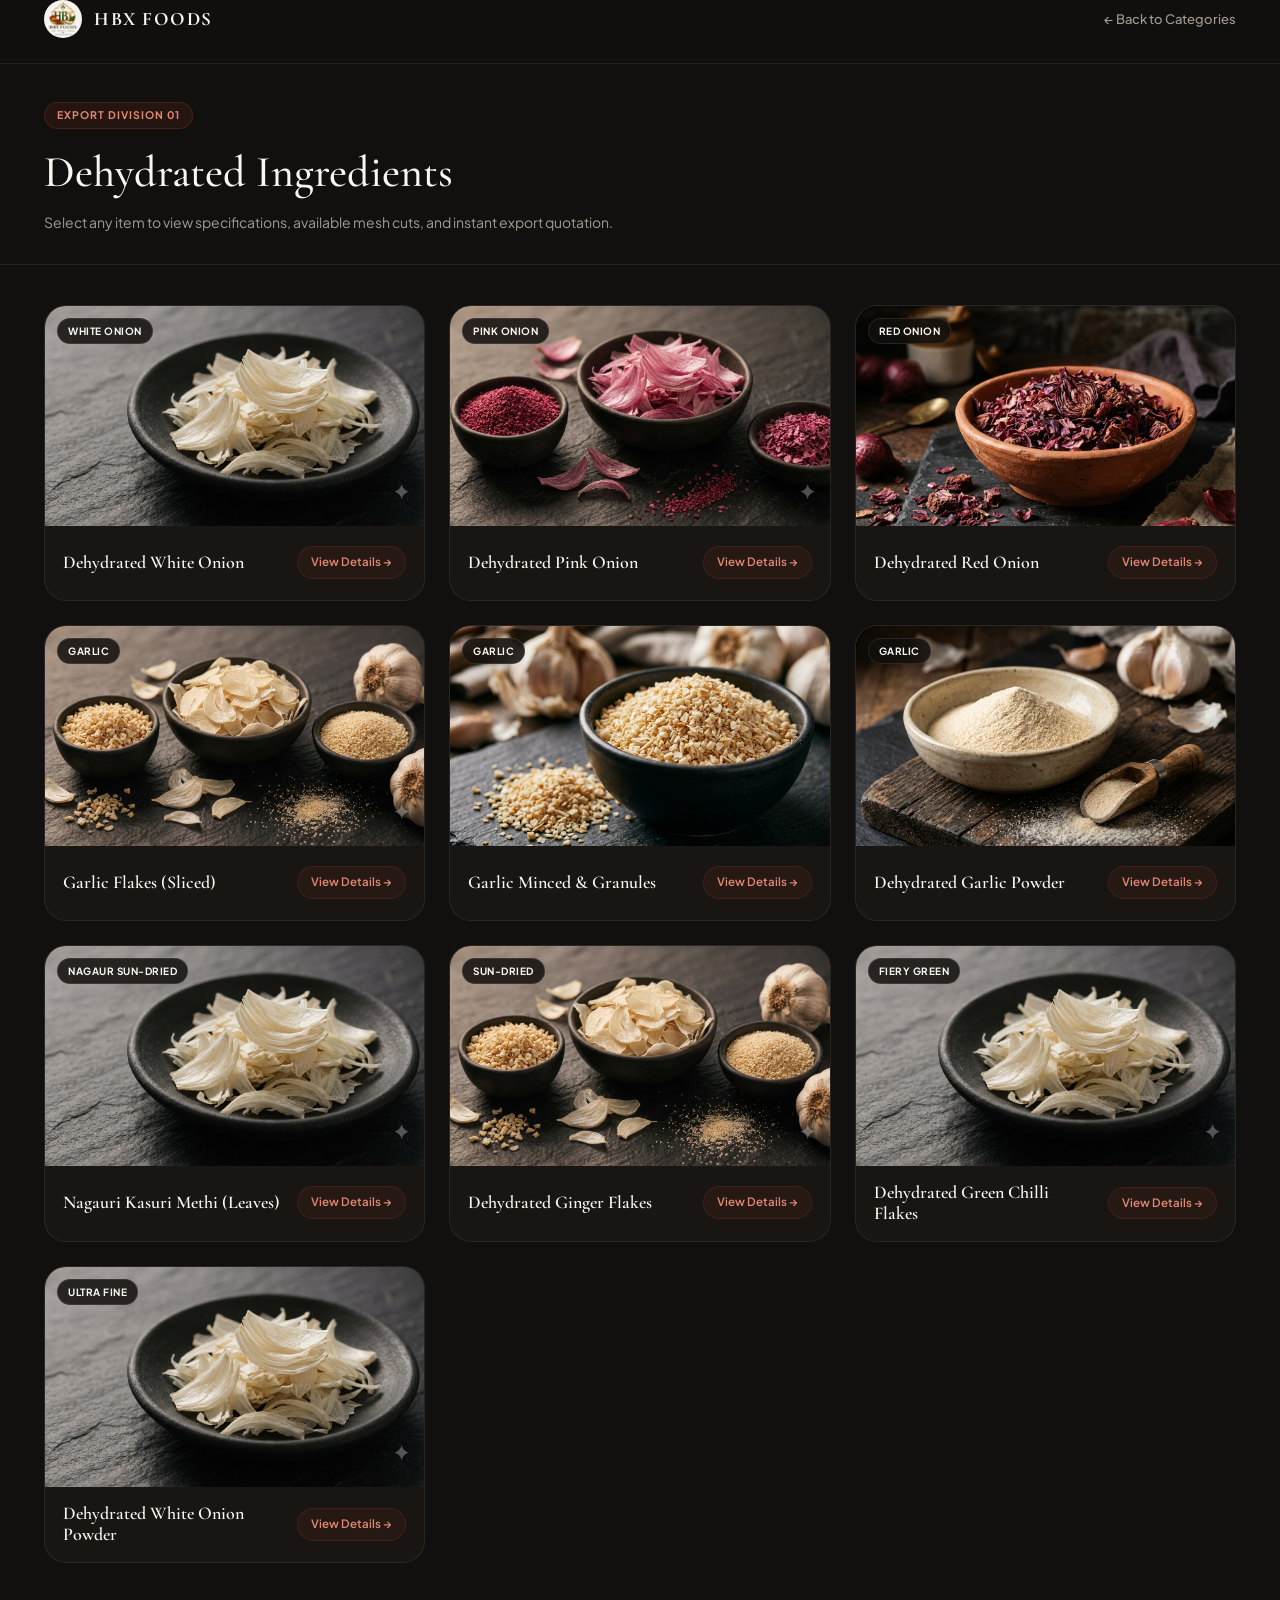
==== dehydrated.html @ 982f4936 "feat(catalog): add dedicated category pages and integrate full catalog product varieties" ====
<!DOCTYPE html>
<html lang="en">
<head>
  <meta charset="UTF-8" />
  <meta name="viewport" content="width=device-width, initial-scale=1.0" />
  <title>Dehydrated Ingredients | HBX Foods Export</title>
  
  <link rel="preconnect" href="https://fonts.googleapis.com">
  <link rel="preconnect" href="https://fonts.gstatic.com" crossorigin>
  <link href="https://fonts.googleapis.com/css2?family=Cormorant+Garamond:ital,wght@0,400;0,600;0,700;1,400&family=Plus+Jakarta+Sans:wght@300;400;500;600;700&display=swap" rel="stylesheet">

  <style>
    :root {
      --bg-dark: #12100E;
      --bg-card: #181512;
      --accent-terracotta: #8E3B29;
      --accent-terracotta-hover: #752E1E;
      --text-main: #FAF6F0;
      --text-muted: #A39B92;
      --border-subtle: rgba(244, 236, 228, 0.08);
      --border-accent: rgba(142, 59, 41, 0.35);
      --font-serif: 'Cormorant Garamond', Georgia, serif;
      --font-sans: 'Plus Jakarta Sans', sans-serif;
    }

    * { box-sizing: border-box; margin: 0; padding: 0; }
    body { background: var(--bg-dark); color: var(--text-main); font-family: var(--font-sans); line-height: 1.6; }
    .container { max-width: 1240px; margin: 0 auto; padding: 0 24px; }
    a { text-decoration: none; color: inherit; }

    /* Header */
    header {
      height: 64px;
      background: rgba(18, 16, 14, 0.95);
      backdrop-filter: blur(16px);
      border-bottom: 1px solid var(--border-subtle);
      position: fixed;
      top: 0; left: 0; width: 100%; z-index: 99;
    }
    .nav-inner { display: flex; align-items: center; justify-content: space-between; height: 100%; }
    .logo-brand { display: flex; align-items: center; gap: 12px; }
    .logo-img-wrap { width: 38px; height: 38px; border-radius: 50%; overflow: hidden; background: #FFF; display: flex; align-items: center; justify-content: center; }
    .logo-img-wrap img { width: 100%; height: 100%; object-fit: cover; }
    .logo-text h1 { font-family: var(--font-serif); font-size: 19px; letter-spacing: 1.5px; text-transform: uppercase; }
    .back-btn { font-size: 13px; color: var(--text-muted); font-weight: 500; }
    .back-btn:hover { color: #FAF6F0; }

    /* Page Hero */
    .page-hero { padding: 100px 0 30px; border-bottom: 1px solid var(--border-subtle); }
    .badge { display: inline-block; padding: 4px 12px; border-radius: 999px; font-size: 10.5px; text-transform: uppercase; font-weight: 700; letter-spacing: 1px; background: rgba(142, 59, 41, 0.15); color: #E28873; border: 1px solid rgba(142, 59, 41, 0.3); margin-bottom: 8px; }
    .page-hero h2 { font-family: var(--font-serif); font-size: clamp(30px, 3.5vw, 44px); font-weight: 500; }
    .page-hero p { color: var(--text-muted); font-size: 14px; max-width: 580px; margin-top: 4px; }

    /* ---------------- CLEAN VISUAL GRID (Photo + Name + Button Only) ---------------- */
    .products-grid {
      display: grid;
      grid-template-columns: repeat(3, 1fr);
      gap: 24px;
      padding: 40px 0 80px;
    }

    .clean-p-card {
      background: var(--bg-card);
      border: 1px solid var(--border-subtle);
      border-radius: 22px;
      overflow: hidden;
      cursor: pointer;
      display: flex;
      flex-direction: column;
      transition: all 0.35s ease;
    }

    .clean-p-card:hover {
      border-color: var(--border-accent);
      transform: translateY(-4px);
      box-shadow: 0 16px 36px rgba(0,0,0,0.5);
    }

    .c-img-wrap {
      height: 220px;
      width: 100%;
      background: #0E0C0B;
      overflow: hidden;
      position: relative;
    }

    .c-img-wrap img {
      width: 100%;
      height: 100%;
      object-fit: cover;
      transition: transform 0.5s ease;
    }

    .clean-p-card:hover .c-img-wrap img {
      transform: scale(1.06);
    }

    .c-tag {
      position: absolute;
      top: 12px;
      left: 12px;
      background: rgba(18, 16, 14, 0.85);
      backdrop-filter: blur(8px);
      padding: 4px 10px;
      border-radius: 999px;
      font-size: 10px;
      font-weight: 700;
      text-transform: uppercase;
      letter-spacing: 0.5px;
      border: 1px solid rgba(244, 236, 228, 0.1);
      color: #FAF6F0;
    }

    .c-body {
      padding: 16px 18px;
      display: flex;
      justify-content: space-between;
      align-items: center;
      gap: 12px;
      min-height: 74px; /* Perfectly symmetrical height across all cards */
    }

    .c-body h3 {
      font-family: var(--font-serif);
      font-size: 18px;
      font-weight: 600;
      line-height: 1.2;
    }

    .c-btn {
      font-size: 11.5px;
      font-weight: 600;
      color: #E28873;
      background: rgba(142, 59, 41, 0.12);
      border: 1px solid rgba(142, 59, 41, 0.25);
      padding: 6px 13px;
      border-radius: 999px;
      white-space: nowrap; /* Arrow hamesha ek hi line me rahega */
      flex-shrink: 0;      /* Button kabhi squish nahi hoga */
      display: inline-flex;
      align-items: center;
      gap: 5px;
      transition: all 0.25s ease;
    }

    .clean-p-card:hover .c-btn {
      background: var(--accent-terracotta);
      color: #FAF6F0;
    }

    /* ---------------- COMPACT & SCROLLABLE MODAL ---------------- */
    .modal-overlay {
      position: fixed;
      top: 0; left: 0; width: 100%; height: 100%;
      background: rgba(0, 0, 0, 0.82);
      backdrop-filter: blur(14px);
      z-index: 9999;
      display: flex;
      align-items: center;
      justify-content: center;
      opacity: 0;
      pointer-events: none;
      transition: opacity 0.3s ease;
      padding: 20px;
      overflow-y: auto; /* Screen choti ho toh scroll enable */
    }

    .modal-overlay.active {
      opacity: 1;
      pointer-events: auto;
    }

    .modal-box {
      background: #181512;
      border: 1px solid rgba(244, 236, 228, 0.14);
      border-radius: 22px;
      width: 100%;
      max-width: 480px; /* 650px se ghata kar compact 480px kiya */
      max-height: 90vh; /* Screen se bahar kabhi nahi jayega */
      overflow-y: auto; /* Andar smooth scrolling ENABLED */
      box-shadow: 0 25px 60px rgba(0, 0, 0, 0.9);
      transform: translateY(20px) scale(0.97);
      transition: all 0.3s cubic-bezier(0.16, 1, 0.3, 1);
      position: relative;
    }

    /* Sleek Custom Scrollbar */
    .modal-box::-webkit-scrollbar {
      width: 5px;
    }
    .modal-box::-webkit-scrollbar-thumb {
      background: rgba(244, 236, 228, 0.2);
      border-radius: 999px;
    }

    .modal-overlay.active .modal-box {
      transform: translateY(0) scale(1);
    }

    .modal-close {
      position: absolute;
      top: 12px;
      right: 12px;
      width: 32px;
      height: 32px;
      border-radius: 50%;
      background: rgba(18, 16, 14, 0.85);
      border: 1px solid rgba(244, 236, 228, 0.18);
      color: var(--text-main);
      display: flex;
      align-items: center;
      justify-content: center;
      cursor: pointer;
      z-index: 10;
      font-size: 16px;
      transition: background 0.2s;
    }

    .modal-close:hover {
      background: var(--accent-terracotta);
    }

    /* Compact Photo Height (250px se ghata kar 140px kiya) */
    .modal-img {
      height: 140px;
      width: 100%;
      background: #0E0C0B;
      position: relative;
    }

    .modal-img img {
      width: 100%;
      height: 100%;
      object-fit: cover;
    }

    /* Tight, Luxury Padding */
    .modal-content {
      padding: 18px 22px 22px;
      display: flex;
      flex-direction: column;
      gap: 10px;
    }

    .modal-content h3 {
      font-family: var(--font-serif);
      font-size: 22px;
      font-weight: 600;
      line-height: 1.15;
    }

    .modal-content p {
      font-size: 13px;
      color: var(--text-muted);
      line-height: 1.45;
    }

    .modal-specs-list {
      display: flex;
      flex-direction: column;
      gap: 8px;
      background: rgba(255, 255, 255, 0.025);
      border: 1px solid var(--border-subtle);
      border-radius: 12px;
      padding: 12px 14px;
      margin: 4px 0;
    }

    .m-spec-row {
      display: flex;
      justify-content: space-between;
      font-size: 12px;
      border-bottom: 1px solid rgba(244, 236, 228, 0.04);
      padding-bottom: 5px;
    }

    .m-spec-row:last-child {
      border-bottom: none;
      padding-bottom: 0;
    }

    .m-spec-row span { color: var(--text-muted); }
    .m-spec-row strong { color: #FAF6F0; }

    .modal-actions {
      margin-top: 4px;
    }

    .whatsapp-btn {
      display: flex;
      align-items: center;
      justify-content: center;
      gap: 8px;
      width: 100%;
      padding: 12px;
      border-radius: 999px;
      background: var(--accent-terracotta);
      color: #FAF6F0;
      font-size: 13px;
      font-weight: 600;
      transition: background 0.3s;
    }

    .whatsapp-btn:hover {
      background: var(--accent-terracotta-hover);
    }

    /* ---------------- MOBILE RESPONSIVENESS (Apple Bottom-Sheet) ---------------- */
    @media (max-width: 992px) {
      .products-grid { grid-template-columns: repeat(2, 1fr); }
    }

    @media (max-width: 600px) {
      .products-grid { grid-template-columns: 1fr; gap: 16px; }
      .modal-overlay {
        padding: 0;
        align-items: flex-end; /* Mobile par screen ke bottom se slide hoga */
      }
      .modal-box {
        border-radius: 28px 28px 0 0;
        max-height: 85vh;
        overflow-y: auto;
        transform: translateY(100%);
      }
      .modal-overlay.active .modal-box {
        transform: translateY(0);
      }
      .modal-img { height: 200px; }
      .modal-content { padding: 20px; }
    }
  </style>
</head>
<body>

  <header>
    <div class="container">
      <div class="nav-inner">
        <a href="index.html#categories" class="logo-brand">
          <div class="logo-img-wrap"><img src="Logo - HBX Food.jpeg" alt="HBX Foods" /></div>
          <div class="logo-text"><h1>HBX Foods</h1></div>
        </a>
        <a href="index.html#categories" class="back-btn">← Back to Categories</a>
      </div>
    </div>
  </header>

  <section class="page-hero">
    <div class="container">
      <span class="badge">Export Division 01</span>
      <h2>Dehydrated Ingredients</h2>
      <p>Select any item to view specifications, available mesh cuts, and instant export quotation.</p>
    </div>
  </section>

  <!-- ================= ULTRA-CLEAN VISUAL GRID ================= -->
  <div class="container">
    <div class="products-grid">

      <!-- 1. White Onion -->
      <div class="clean-p-card" onclick="openModal('white-onion')">
        <div class="c-img-wrap">
          <img src="Gemini_Generated_Image_1a9yqu1a9yqu1a9y.png" alt="Dehydrated White Onion" />
          <span class="c-tag">White Onion</span>
        </div>
        <div class="c-body">
          <h3>Dehydrated White Onion</h3>
          <span class="c-btn">View Details →</span>
        </div>
      </div>

      <!-- 2. Pink Onion -->
      <div class="clean-p-card" onclick="openModal('pink-onion')">
        <div class="c-img-wrap">
          <img src="Gemini_Generated_Image_r95klkr95klkr95k.png" alt="Dehydrated Pink Onion" />
          <span class="c-tag">Pink Onion</span>
        </div>
        <div class="c-body">
          <h3>Dehydrated Pink Onion</h3>
          <span class="c-btn">View Details →</span>
        </div>
      </div>

      <!-- 3. Red Onion -->
      <div class="clean-p-card" onclick="openModal('red-onion')">
        <div class="c-img-wrap">
          <img src="dehydrated-red-onion.jpg" alt="Dehydrated Red Onion" />
          <span class="c-tag">Red Onion</span>
        </div>
        <div class="c-body">
          <h3>Dehydrated Red Onion</h3>
          <span class="c-btn">View Details →</span>
        </div>
      </div>

      <!-- 4. Garlic Flakes -->
      <div class="clean-p-card" onclick="openModal('garlic-flakes')">
        <div class="c-img-wrap">
          <img src="Gemini_Generated_Image_dwf1sgdwf1sgdwf1.png" alt="Dehydrated Garlic Flakes" />
          <span class="c-tag">Garlic</span>
        </div>
        <div class="c-body">
          <h3>Garlic Flakes (Sliced)</h3>
          <span class="c-btn">View Details →</span>
        </div>
      </div>

      <!-- 5. Garlic Minced & Granules -->
      <div class="clean-p-card" onclick="openModal('garlic-minced')">
        <div class="c-img-wrap">
          <img src="dehydrated-garlic-minced.jpg" alt="Garlic Minced & Granules" />
          <span class="c-tag">Garlic</span>
        </div>
        <div class="c-body">
          <h3>Garlic Minced & Granules</h3>
          <span class="c-btn">View Details →</span>
        </div>
      </div>

      <!-- 6. Garlic Powder -->
      <div class="clean-p-card" onclick="openModal('garlic-powder')">
        <div class="c-img-wrap">
          <img src="dehydrated-garlic-powder.jpg" alt="Dehydrated Garlic Powder" />
          <span class="c-tag">Garlic</span>
        </div>
        <div class="c-body">
          <h3>Dehydrated Garlic Powder</h3>
          <span class="c-btn">View Details →</span>
        </div>
      </div>

      <!-- 7. Kasuri Methi Leaves -->
      <div class="clean-p-card" onclick="openModal('kasuri-methi-leaves')">
        <div class="c-img-wrap">
          <img src="Gemini_Generated_Image_1a9yqu1a9yqu1a9y.png" alt="Nagauri Kasuri Methi Leaves" />
          <span class="c-tag">Nagaur Sun-Dried</span>
        </div>
        <div class="c-body">
          <h3>Nagauri Kasuri Methi (Leaves)</h3>
          <span class="c-btn">View Details →</span>
        </div>
      </div>

      <!-- 8. Dehydrated Ginger Flakes -->
      <div class="clean-p-card" onclick="openModal('ginger-flakes')">
        <div class="c-img-wrap">
          <img src="Gemini_Generated_Image_dwf1sgdwf1sgdwf1.png" alt="Dehydrated Ginger Flakes" />
          <span class="c-tag">Sun-Dried</span>
        </div>
        <div class="c-body">
          <h3>Dehydrated Ginger Flakes</h3>
          <span class="c-btn">View Details →</span>
        </div>
      </div>

      <!-- 9. Dehydrated Green Chilli Flakes -->
      <div class="clean-p-card" onclick="openModal('green-chilli-flakes')">
        <div class="c-img-wrap">
          <img src="Gemini_Generated_Image_1a9yqu1a9yqu1a9y.png" alt="Dehydrated Green Chilli Flakes" />
          <span class="c-tag">Fiery Green</span>
        </div>
        <div class="c-body">
          <h3>Dehydrated Green Chilli Flakes</h3>
          <span class="c-btn">View Details →</span>
        </div>
      </div>

      <!-- 10. Pure White Onion Powder -->
      <div class="clean-p-card" onclick="openModal('white-onion-powder')">
        <div class="c-img-wrap">
          <img src="Gemini_Generated_Image_1a9yqu1a9yqu1a9y.png" alt="Dehydrated White Onion Powder" />
          <span class="c-tag">Ultra Fine</span>
        </div>
        <div class="c-body">
          <h3>Dehydrated White Onion Powder</h3>
          <span class="c-btn">View Details →</span>
        </div>
      </div>

    </div>
  </div>

  <!-- ================= FLOATING DETAIL MODAL / SHEET ================= -->
  <div class="modal-overlay" id="modalOverlay" onclick="closeModal(event)">
    <div class="modal-box" onclick="event.stopPropagation()">
      <div class="modal-close" onclick="closeModalDirect()">✕</div>
      <div class="modal-img">
        <img id="modalImg" src="" alt="Product Detail" />
      </div>
      <div class="modal-content">
        <h3 id="modalTitle">Product Name</h3>
        <p id="modalDesc">Product description will appear here.</p>
        
        <div class="modal-specs-list">
          <div class="m-spec-row"><span>Available Cuts</span><strong id="modalCuts">Flakes, Minced, Powder</strong></div>
          <div class="m-spec-row"><span>Moisture Content</span><strong>Under 6.0% Max</strong></div>
          <div class="m-spec-row"><span>Packaging</span><strong>20kg / 25kg Poly Bags with Inner Liner</strong></div>
          <div class="m-spec-row"><span>Minimum Order (MOQ)</span><strong style="color: #E28873;">20 LCL / 20 Ton Container</strong></div>
        </div>

        <div class="modal-actions">
          <a id="modalWhatsapp" href="#" target="_blank" class="whatsapp-btn">
            Inquire This Item on WhatsApp
          </a>
        </div>
      </div>
    </div>
  </div>

  <!-- ================= JAVASCRIPT LOGIC ================= -->
  <script>
    const productData = {
      'white-onion': {
        title: 'Dehydrated White Onion',
        desc: 'Processed from high-solid premium white onions. Clean, pungent, and sweet aroma with uniform particle sizing.',
        cuts: 'Flakes, Chopped, Minced, Granules, 100-Mesh Powder',
        img: 'Gemini_Generated_Image_1a9yqu1a9yqu1a9y.png'
      },
      'pink-onion': {
        title: 'Dehydrated Pink Onion',
        desc: 'Natural pinkish hue with mild sweetness. Highly demanded across Europe for ready-to-eat seasonings and soup bases.',
        cuts: 'Flakes, Minced, Chopped, Powder',
        img: 'Gemini_Generated_Image_r95klkr95klkr95k.png'
      },
      'red-onion': {
        title: 'Dehydrated Red Onion',
        desc: 'Intense pungency and deep red color. Perfect for meat seasonings, barbecue rubs, and high-flavor industrial mixes.',
        cuts: 'Flakes, Minced, Granules, Powder',
        img: 'dehydrated-red-onion.jpg'
      },
      'garlic-flakes': {
        title: 'Dehydrated Garlic Flakes',
        desc: '100% peeled whole garlic cloves sliced into thin crisp flakes. Retains natural allicin pungency and aroma.',
        cuts: 'Sliced Flakes (Whole form)',
        img: 'Gemini_Generated_Image_dwf1sgdwf1sgdwf1.png'
      },
      'garlic-minced': {
        title: 'Garlic Minced & Granules',
        desc: 'Uniform mesh cuts for industrial seasonings, coatings, and ready meals. Instant aroma release upon rehydration.',
        cuts: 'Minced (1-3mm), Granules (40-60 Mesh)',
        img: 'dehydrated-garlic-minced.jpg'
      },
      'garlic-powder': {
        title: 'Dehydrated Garlic Powder',
        desc: '100-mesh ultra-fine, free-flowing garlic powder. Seamlessly blends into sauces, curries, and snack food seasonings.',
        cuts: 'Fine Powder (100 Mesh Free Flowing)',
        img: 'dehydrated-garlic-powder.jpg'
      },
      'kasuri-methi-leaves': {
        title: 'Nagauri Kasuri Methi (Leaves)',
        desc: 'Selected broad, deep-green fenugreek leaves sun-dried in the arid breeze of Nagaur. High aroma and sweetness without bitter stalk stems.',
        cuts: 'Whole Sun-Cured Leaves, Crushed Kibbled',
        img: 'Gemini_Generated_Image_1a9yqu1a9yqu1a9y.png'
      },
      'ginger-flakes': {
        title: 'Dehydrated Ginger Flakes',
        desc: 'Sun-dried high-potency peeled ginger root slices. Crisp texture with sharp gingerol pungency, ideal for extraction and tea blending.',
        cuts: 'Sliced Flakes, Minced (2-4mm), Granules',
        img: 'Gemini_Generated_Image_dwf1sgdwf1sgdwf1.png'
      },
      'green-chilli-flakes': {
        title: 'Dehydrated Green Chilli Flakes',
        desc: 'Retains vivid green chlorophyll color and high capsaicin kick. Perfect for instant noodle seasoning packets, pizzas, and dry rubs.',
        cuts: 'Flakes (3-5mm), Coarse Kibbled, Powder',
        img: 'Gemini_Generated_Image_1a9yqu1a9yqu1a9y.png'
      },
      'white-onion-powder': {
        title: 'Dehydrated White Onion Powder',
        desc: 'Milled from prime dehydrated white onion flakes. High pungency, free-flowing powder with instant sweet onion flavor release.',
        cuts: '100-Mesh Fine Powder, Micro-Pulverized',
        img: 'Gemini_Generated_Image_1a9yqu1a9yqu1a9y.png'
      }
    };

    function openModal(id) {
      const data = productData[id];
      if (!data) return;

      document.getElementById('modalTitle').innerText = data.title;
      document.getElementById('modalDesc').innerText = data.desc;
      document.getElementById('modalCuts').innerText = data.cuts;
      document.getElementById('modalImg').src = data.img;
      document.getElementById('modalWhatsapp').href = `https://wa.me/919056003331?text=Hello%20HBX%20Foods,%20I%20am%20interested%20in%20ordering%20${encodeURIComponent(data.title)}.%20Please%20share%20FOB/CIF%20quote.`;

      document.getElementById('modalOverlay').classList.add('active');
      document.body.style.overflow = 'hidden';
    }

    function closeModal(e) {
      if (e.target.id === 'modalOverlay') {
        closeModalDirect();
      }
    }

    function closeModalDirect() {
      document.getElementById('modalOverlay').classList.remove('active');
      document.body.style.overflow = 'auto';
    }
  </script>

</body>
</html>
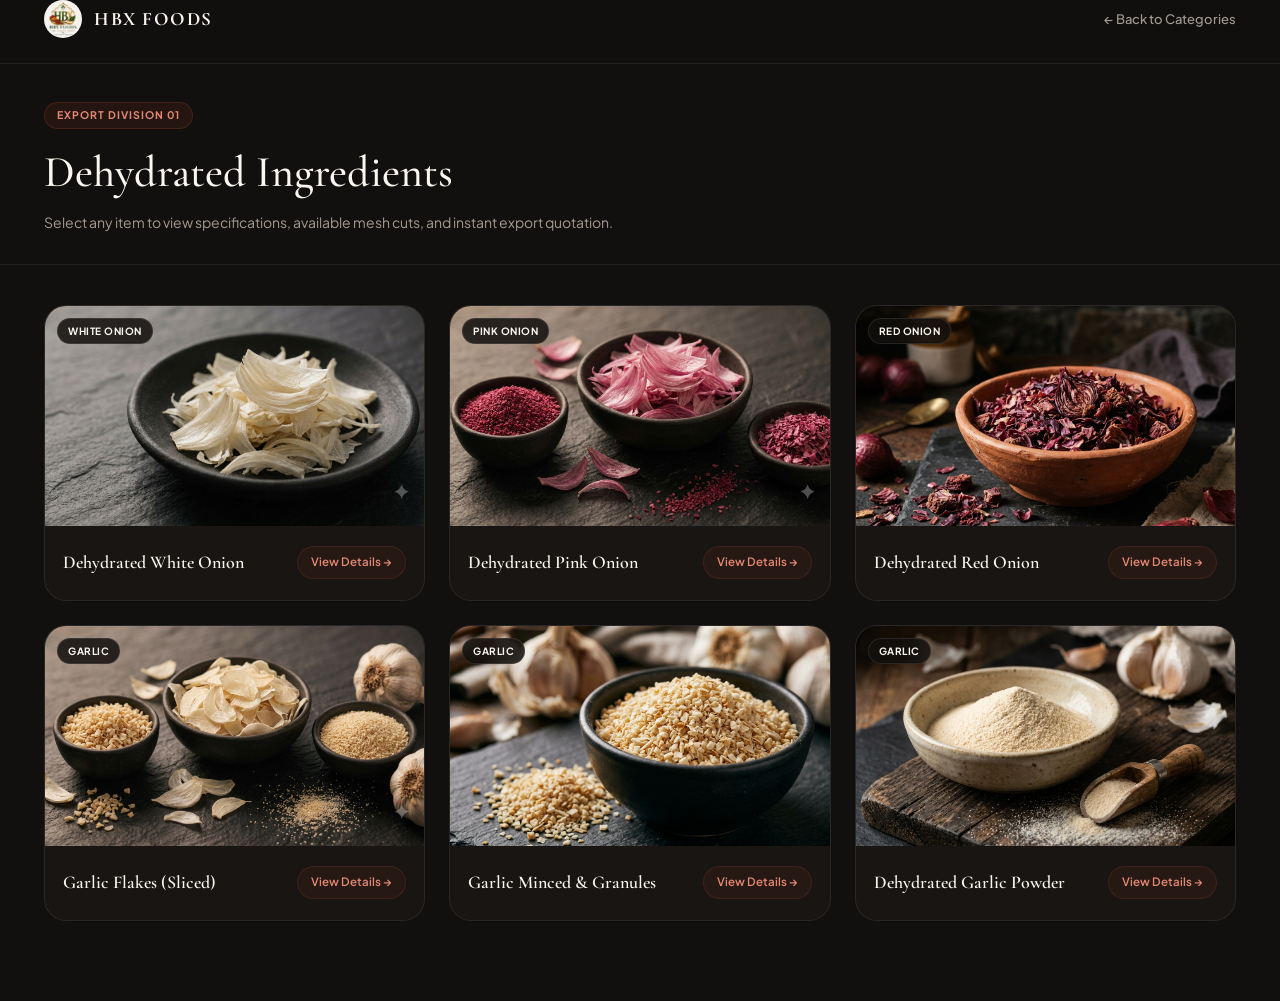
==== commit 98d13c9b: "fix(catalog): link images/ directory in index, dehydrated, and whole spices divisions" ====
--- a/dehydrated.html
+++ b/dehydrated.html
@@ -336,7 +336,7 @@
     <div class="container">
       <div class="nav-inner">
         <a href="index.html#categories" class="logo-brand">
-          <div class="logo-img-wrap"><img src="Logo - HBX Food.jpeg" alt="HBX Foods" /></div>
+          <div class="logo-img-wrap"><img src="images/Logo - HBX Food.jpeg" alt="HBX Foods" /></div>
           <div class="logo-text"><h1>HBX Foods</h1></div>
         </a>
         <a href="index.html#categories" class="back-btn">← Back to Categories</a>
@@ -359,7 +359,7 @@
       <!-- 1. White Onion -->
       <div class="clean-p-card" onclick="openModal('white-onion')">
         <div class="c-img-wrap">
-          <img src="Gemini_Generated_Image_1a9yqu1a9yqu1a9y.png" alt="Dehydrated White Onion" />
+          <img src="images/Gemini_Generated_Image_1a9yqu1a9yqu1a9y.png" alt="Dehydrated White Onion" />
           <span class="c-tag">White Onion</span>
         </div>
         <div class="c-body">
@@ -371,7 +371,7 @@
       <!-- 2. Pink Onion -->
       <div class="clean-p-card" onclick="openModal('pink-onion')">
         <div class="c-img-wrap">
-          <img src="Gemini_Generated_Image_r95klkr95klkr95k.png" alt="Dehydrated Pink Onion" />
+          <img src="images/Gemini_Generated_Image_r95klkr95klkr95k.png" alt="Dehydrated Pink Onion" />
           <span class="c-tag">Pink Onion</span>
         </div>
         <div class="c-body">
@@ -383,7 +383,7 @@
       <!-- 3. Red Onion -->
       <div class="clean-p-card" onclick="openModal('red-onion')">
         <div class="c-img-wrap">
-          <img src="dehydrated-red-onion.jpg" alt="Dehydrated Red Onion" />
+          <img src="images/dehydrated-red-onion.jpg" alt="Dehydrated Red Onion" />
           <span class="c-tag">Red Onion</span>
         </div>
         <div class="c-body">
@@ -395,7 +395,7 @@
       <!-- 4. Garlic Flakes -->
       <div class="clean-p-card" onclick="openModal('garlic-flakes')">
         <div class="c-img-wrap">
-          <img src="Gemini_Generated_Image_dwf1sgdwf1sgdwf1.png" alt="Dehydrated Garlic Flakes" />
+          <img src="images/Gemini_Generated_Image_dwf1sgdwf1sgdwf1.png" alt="Dehydrated Garlic Flakes" />
           <span class="c-tag">Garlic</span>
         </div>
         <div class="c-body">
@@ -407,7 +407,7 @@
       <!-- 5. Garlic Minced & Granules -->
       <div class="clean-p-card" onclick="openModal('garlic-minced')">
         <div class="c-img-wrap">
-          <img src="dehydrated-garlic-minced.jpg" alt="Garlic Minced & Granules" />
+          <img src="images/dehydrated-garlic-minced.jpg" alt="Garlic Minced & Granules" />
           <span class="c-tag">Garlic</span>
         </div>
         <div class="c-body">
@@ -419,59 +419,11 @@
       <!-- 6. Garlic Powder -->
       <div class="clean-p-card" onclick="openModal('garlic-powder')">
         <div class="c-img-wrap">
-          <img src="dehydrated-garlic-powder.jpg" alt="Dehydrated Garlic Powder" />
+          <img src="images/dehydrated-garlic-powder.jpg" alt="Dehydrated Garlic Powder" />
           <span class="c-tag">Garlic</span>
         </div>
         <div class="c-body">
           <h3>Dehydrated Garlic Powder</h3>
-          <span class="c-btn">View Details →</span>
-        </div>
-      </div>
-
-      <!-- 7. Kasuri Methi Leaves -->
-      <div class="clean-p-card" onclick="openModal('kasuri-methi-leaves')">
-        <div class="c-img-wrap">
-          <img src="Gemini_Generated_Image_1a9yqu1a9yqu1a9y.png" alt="Nagauri Kasuri Methi Leaves" />
-          <span class="c-tag">Nagaur Sun-Dried</span>
-        </div>
-        <div class="c-body">
-          <h3>Nagauri Kasuri Methi (Leaves)</h3>
-          <span class="c-btn">View Details →</span>
-        </div>
-      </div>
-
-      <!-- 8. Dehydrated Ginger Flakes -->
-      <div class="clean-p-card" onclick="openModal('ginger-flakes')">
-        <div class="c-img-wrap">
-          <img src="Gemini_Generated_Image_dwf1sgdwf1sgdwf1.png" alt="Dehydrated Ginger Flakes" />
-          <span class="c-tag">Sun-Dried</span>
-        </div>
-        <div class="c-body">
-          <h3>Dehydrated Ginger Flakes</h3>
-          <span class="c-btn">View Details →</span>
-        </div>
-      </div>
-
-      <!-- 9. Dehydrated Green Chilli Flakes -->
-      <div class="clean-p-card" onclick="openModal('green-chilli-flakes')">
-        <div class="c-img-wrap">
-          <img src="Gemini_Generated_Image_1a9yqu1a9yqu1a9y.png" alt="Dehydrated Green Chilli Flakes" />
-          <span class="c-tag">Fiery Green</span>
-        </div>
-        <div class="c-body">
-          <h3>Dehydrated Green Chilli Flakes</h3>
-          <span class="c-btn">View Details →</span>
-        </div>
-      </div>
-
-      <!-- 10. Pure White Onion Powder -->
-      <div class="clean-p-card" onclick="openModal('white-onion-powder')">
-        <div class="c-img-wrap">
-          <img src="Gemini_Generated_Image_1a9yqu1a9yqu1a9y.png" alt="Dehydrated White Onion Powder" />
-          <span class="c-tag">Ultra Fine</span>
-        </div>
-        <div class="c-body">
-          <h3>Dehydrated White Onion Powder</h3>
           <span class="c-btn">View Details →</span>
         </div>
       </div>
@@ -513,61 +465,37 @@
         title: 'Dehydrated White Onion',
         desc: 'Processed from high-solid premium white onions. Clean, pungent, and sweet aroma with uniform particle sizing.',
         cuts: 'Flakes, Chopped, Minced, Granules, 100-Mesh Powder',
-        img: 'Gemini_Generated_Image_1a9yqu1a9yqu1a9y.png'
+        img: 'images/Gemini_Generated_Image_1a9yqu1a9yqu1a9y.png'
       },
       'pink-onion': {
         title: 'Dehydrated Pink Onion',
         desc: 'Natural pinkish hue with mild sweetness. Highly demanded across Europe for ready-to-eat seasonings and soup bases.',
         cuts: 'Flakes, Minced, Chopped, Powder',
-        img: 'Gemini_Generated_Image_r95klkr95klkr95k.png'
+        img: 'images/Gemini_Generated_Image_r95klkr95klkr95k.png'
       },
       'red-onion': {
         title: 'Dehydrated Red Onion',
         desc: 'Intense pungency and deep red color. Perfect for meat seasonings, barbecue rubs, and high-flavor industrial mixes.',
         cuts: 'Flakes, Minced, Granules, Powder',
-        img: 'dehydrated-red-onion.jpg'
+        img: 'images/dehydrated-red-onion.jpg'
       },
       'garlic-flakes': {
         title: 'Dehydrated Garlic Flakes',
         desc: '100% peeled whole garlic cloves sliced into thin crisp flakes. Retains natural allicin pungency and aroma.',
         cuts: 'Sliced Flakes (Whole form)',
-        img: 'Gemini_Generated_Image_dwf1sgdwf1sgdwf1.png'
+        img: 'images/Gemini_Generated_Image_dwf1sgdwf1sgdwf1.png'
       },
       'garlic-minced': {
         title: 'Garlic Minced & Granules',
         desc: 'Uniform mesh cuts for industrial seasonings, coatings, and ready meals. Instant aroma release upon rehydration.',
         cuts: 'Minced (1-3mm), Granules (40-60 Mesh)',
-        img: 'dehydrated-garlic-minced.jpg'
+        img: 'images/dehydrated-garlic-minced.jpg'
       },
       'garlic-powder': {
         title: 'Dehydrated Garlic Powder',
         desc: '100-mesh ultra-fine, free-flowing garlic powder. Seamlessly blends into sauces, curries, and snack food seasonings.',
         cuts: 'Fine Powder (100 Mesh Free Flowing)',
-        img: 'dehydrated-garlic-powder.jpg'
-      },
-      'kasuri-methi-leaves': {
-        title: 'Nagauri Kasuri Methi (Leaves)',
-        desc: 'Selected broad, deep-green fenugreek leaves sun-dried in the arid breeze of Nagaur. High aroma and sweetness without bitter stalk stems.',
-        cuts: 'Whole Sun-Cured Leaves, Crushed Kibbled',
-        img: 'Gemini_Generated_Image_1a9yqu1a9yqu1a9y.png'
-      },
-      'ginger-flakes': {
-        title: 'Dehydrated Ginger Flakes',
-        desc: 'Sun-dried high-potency peeled ginger root slices. Crisp texture with sharp gingerol pungency, ideal for extraction and tea blending.',
-        cuts: 'Sliced Flakes, Minced (2-4mm), Granules',
-        img: 'Gemini_Generated_Image_dwf1sgdwf1sgdwf1.png'
-      },
-      'green-chilli-flakes': {
-        title: 'Dehydrated Green Chilli Flakes',
-        desc: 'Retains vivid green chlorophyll color and high capsaicin kick. Perfect for instant noodle seasoning packets, pizzas, and dry rubs.',
-        cuts: 'Flakes (3-5mm), Coarse Kibbled, Powder',
-        img: 'Gemini_Generated_Image_1a9yqu1a9yqu1a9y.png'
-      },
-      'white-onion-powder': {
-        title: 'Dehydrated White Onion Powder',
-        desc: 'Milled from prime dehydrated white onion flakes. High pungency, free-flowing powder with instant sweet onion flavor release.',
-        cuts: '100-Mesh Fine Powder, Micro-Pulverized',
-        img: 'Gemini_Generated_Image_1a9yqu1a9yqu1a9y.png'
+        img: 'images/dehydrated-garlic-powder.jpg'
       }
     };
 
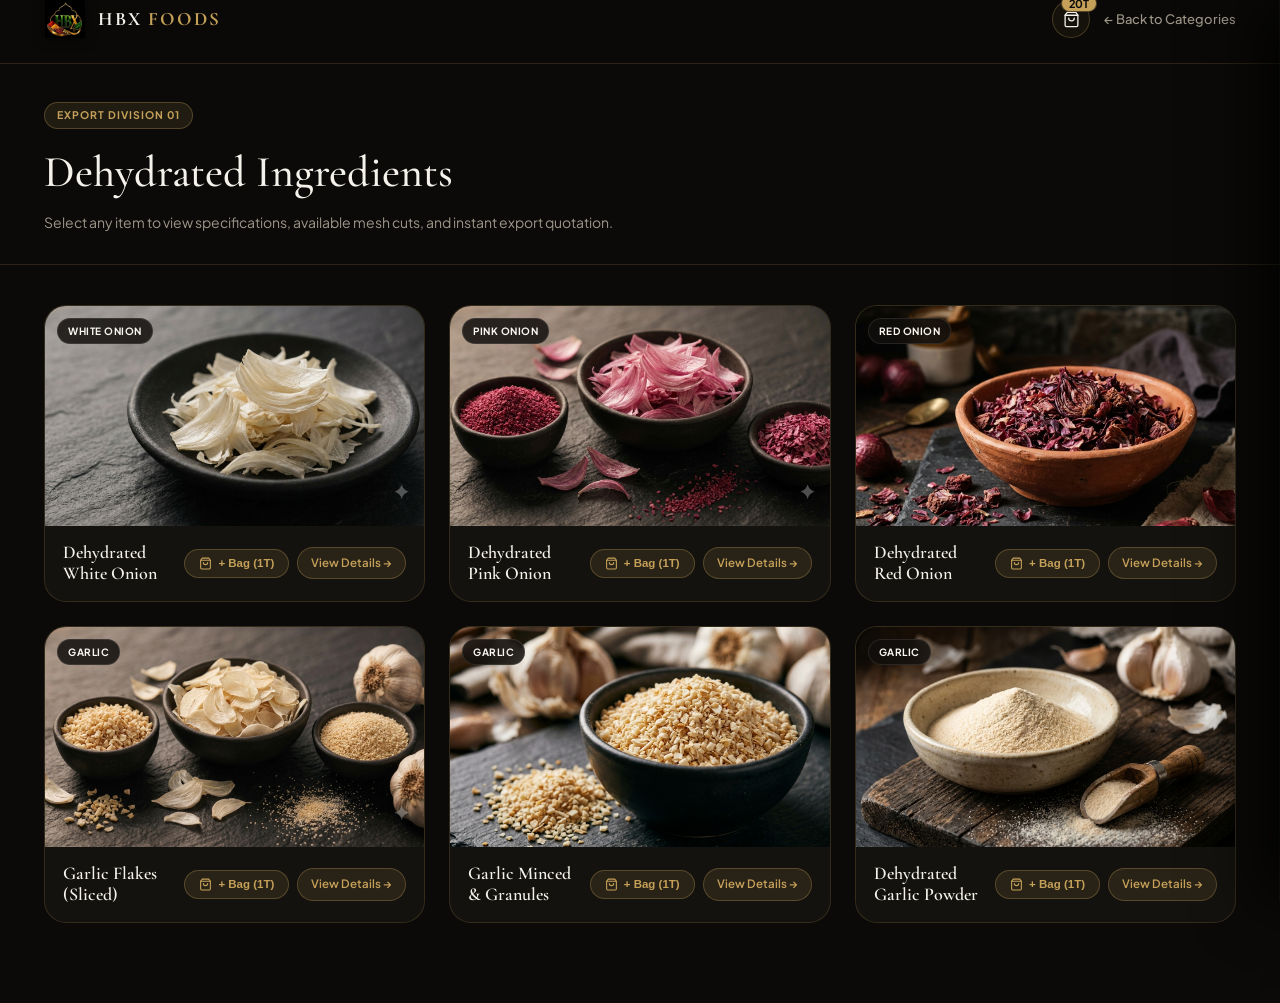
==== commit 3a679859: "feat(catalog): unify luxury gold theme and implement responsive 2-column grid across category pages" ====
--- a/dehydrated.html
+++ b/dehydrated.html
@@ -8,17 +8,18 @@
   <link rel="preconnect" href="https://fonts.googleapis.com">
   <link rel="preconnect" href="https://fonts.gstatic.com" crossorigin>
   <link href="https://fonts.googleapis.com/css2?family=Cormorant+Garamond:ital,wght@0,400;0,600;0,700;1,400&family=Plus+Jakarta+Sans:wght@300;400;500;600;700&display=swap" rel="stylesheet">
+  <link rel="stylesheet" href="container-bag.css">
 
   <style>
     :root {
-      --bg-dark: #12100E;
-      --bg-card: #181512;
-      --accent-terracotta: #8E3B29;
-      --accent-terracotta-hover: #752E1E;
-      --text-main: #FAF6F0;
-      --text-muted: #A39B92;
-      --border-subtle: rgba(244, 236, 228, 0.08);
-      --border-accent: rgba(142, 59, 41, 0.35);
+      --bg-dark: #0B0A08;
+      --bg-card: #14120E;
+      --accent-gold: #C5A059;
+      --accent-gold-hover: #B38E46;
+      --text-main: #F5F2EB;
+      --text-muted: #9E9689;
+      --border-subtle: rgba(197, 160, 89, 0.18);
+      --border-accent: rgba(197, 160, 89, 0.4);
       --font-serif: 'Cormorant Garamond', Georgia, serif;
       --font-sans: 'Plus Jakarta Sans', sans-serif;
     }
@@ -31,7 +32,7 @@
     /* Header */
     header {
       height: 64px;
-      background: rgba(18, 16, 14, 0.95);
+      background: rgba(11, 10, 8, 0.95);
       backdrop-filter: blur(16px);
       border-bottom: 1px solid var(--border-subtle);
       position: fixed;
@@ -39,16 +40,18 @@
     }
     .nav-inner { display: flex; align-items: center; justify-content: space-between; height: 100%; }
     .logo-brand { display: flex; align-items: center; gap: 12px; }
-    .logo-img-wrap { width: 38px; height: 38px; border-radius: 50%; overflow: hidden; background: #FFF; display: flex; align-items: center; justify-content: center; }
-    .logo-img-wrap img { width: 100%; height: 100%; object-fit: cover; }
-    .logo-text h1 { font-family: var(--font-serif); font-size: 19px; letter-spacing: 1.5px; text-transform: uppercase; }
-    .back-btn { font-size: 13px; color: var(--text-muted); font-weight: 500; }
-    .back-btn:hover { color: #FAF6F0; }
+    .logo-img-wrap { width: 42px; height: 38px; border-radius: 0; overflow: visible; background: transparent; border: none; display: flex; align-items: center; justify-content: center; }
+    .logo-img-wrap img { width: 100%; height: 100%; object-fit: contain; filter: drop-shadow(0 2px 6px rgba(0, 0, 0, 0.6)); }
+    .logo-text h1 { font-family: var(--font-serif); font-size: 19px; letter-spacing: 2px; text-transform: uppercase; }
+    .logo-text .brand-white { color: #F5F2EB; }
+    .logo-text .brand-gold { color: #C5A059; }
+    .back-btn { font-size: 13px; color: var(--text-muted); font-weight: 500; transition: color 0.2s; }
+    .back-btn:hover { color: #C5A059; }
 
     /* Page Hero */
     .page-hero { padding: 100px 0 30px; border-bottom: 1px solid var(--border-subtle); }
-    .badge { display: inline-block; padding: 4px 12px; border-radius: 999px; font-size: 10.5px; text-transform: uppercase; font-weight: 700; letter-spacing: 1px; background: rgba(142, 59, 41, 0.15); color: #E28873; border: 1px solid rgba(142, 59, 41, 0.3); margin-bottom: 8px; }
-    .page-hero h2 { font-family: var(--font-serif); font-size: clamp(30px, 3.5vw, 44px); font-weight: 500; }
+    .badge { display: inline-block; padding: 4px 12px; border-radius: 999px; font-size: 10.5px; text-transform: uppercase; font-weight: 700; letter-spacing: 1px; background: rgba(197, 160, 89, 0.12); color: #C5A059; border: 1px solid rgba(197, 160, 89, 0.3); margin-bottom: 8px; }
+    .page-hero h2 { font-family: var(--font-serif); font-size: clamp(30px, 3.5vw, 44px); font-weight: 500; color: #F5F2EB; }
     .page-hero p { color: var(--text-muted); font-size: 14px; max-width: 580px; margin-top: 4px; }
 
     /* ---------------- CLEAN VISUAL GRID (Photo + Name + Button Only) ---------------- */
@@ -130,9 +133,9 @@
     .c-btn {
       font-size: 11.5px;
       font-weight: 600;
-      color: #E28873;
-      background: rgba(142, 59, 41, 0.12);
-      border: 1px solid rgba(142, 59, 41, 0.25);
+      color: #C5A059;
+      background: rgba(197, 160, 89, 0.12);
+      border: 1px solid rgba(197, 160, 89, 0.3);
       padding: 6px 13px;
       border-radius: 999px;
       white-space: nowrap; /* Arrow hamesha ek hi line me rahega */
@@ -144,8 +147,8 @@
     }
 
     .clean-p-card:hover .c-btn {
-      background: var(--accent-terracotta);
-      color: #FAF6F0;
+      background: #C5A059;
+      color: #0B0A08;
     }
 
     /* ---------------- COMPACT & SCROLLABLE MODAL ---------------- */
@@ -171,8 +174,8 @@
     }
 
     .modal-box {
-      background: #181512;
-      border: 1px solid rgba(244, 236, 228, 0.14);
+      background: #14120E;
+      border: 1px solid var(--border-subtle);
       border-radius: 22px;
       width: 100%;
       max-width: 480px; /* 650px se ghata kar compact 480px kiya */
@@ -189,7 +192,7 @@
       width: 5px;
     }
     .modal-box::-webkit-scrollbar-thumb {
-      background: rgba(244, 236, 228, 0.2);
+      background: rgba(197, 160, 89, 0.2);
       border-radius: 999px;
     }
 
@@ -205,7 +208,7 @@
       height: 32px;
       border-radius: 50%;
       background: rgba(18, 16, 14, 0.85);
-      border: 1px solid rgba(244, 236, 228, 0.18);
+      border: 1px solid var(--border-subtle);
       color: var(--text-main);
       display: flex;
       align-items: center;
@@ -217,7 +220,8 @@
     }
 
     .modal-close:hover {
-      background: var(--accent-terracotta);
+      background: var(--accent-gold);
+      color: #0B0A08;
     }
 
     /* Compact Photo Height (250px se ghata kar 140px kiya) */
@@ -280,7 +284,7 @@
     }
 
     .m-spec-row span { color: var(--text-muted); }
-    .m-spec-row strong { color: #FAF6F0; }
+    .m-spec-row strong { color: #F5F2EB; }
 
     .modal-actions {
       margin-top: 4px;
@@ -294,15 +298,15 @@
       width: 100%;
       padding: 12px;
       border-radius: 999px;
-      background: var(--accent-terracotta);
-      color: #FAF6F0;
+      background: var(--accent-gold);
+      color: #0B0A08;
       font-size: 13px;
-      font-weight: 600;
+      font-weight: 700;
       transition: background 0.3s;
     }
 
     .whatsapp-btn:hover {
-      background: var(--accent-terracotta-hover);
+      background: var(--accent-gold-hover);
     }
 
     /* ---------------- MOBILE RESPONSIVENESS (Apple Bottom-Sheet) ---------------- */
@@ -310,14 +314,85 @@
       .products-grid { grid-template-columns: repeat(2, 1fr); }
     }
 
+    @media (max-width: 768px) {
+      .container {
+        padding: 0 14px !important;
+      }
+      .products-grid, .catalog-grid, .category-row {
+        grid-template-columns: repeat(2, 1fr) !important;
+        gap: 12px !important;
+        padding: 24px 0 60px !important;
+      }
+      .clean-p-card, .p-card, .cat-arch-card {
+        border-radius: 16px !important;
+        padding: 10px !important;
+        width: 100% !important;
+        box-sizing: border-box !important;
+      }
+      .c-img-wrap, .p-card-img, .cat-thumb-arch {
+        height: 120px !important;
+        border-radius: 10px !important;
+        overflow: hidden !important;
+      }
+      .c-tag, .p-tag {
+        font-size: 9px !important;
+        padding: 2px 6px !important;
+        top: 8px !important;
+        left: 8px !important;
+      }
+      .c-body {
+        padding: 8px 4px 4px !important;
+        min-height: auto !important;
+        display: flex !important;
+        flex-direction: column !important;
+        align-items: flex-start !important;
+        gap: 6px !important;
+        width: 100% !important;
+        box-sizing: border-box !important;
+      }
+      .c-body h3, .p-title {
+        font-size: 14.5px !important;
+        line-height: 1.25 !important;
+        font-weight: 600 !important;
+        margin-top: 4px !important;
+        display: -webkit-box !important;
+        -webkit-line-clamp: 2 !important;
+        -webkit-box-orient: vertical !important;
+        overflow: hidden !important;
+      }
+      .c-body > div[style*="flex"] {
+        width: 100% !important;
+        display: flex !important;
+        flex-direction: column !important;
+        gap: 5px !important;
+        margin-top: 4px !important;
+      }
+      .c-btn, .view-details-btn {
+        font-size: 11px !important;
+        padding: 5px 10px !important;
+        margin-top: 4px !important;
+        width: 100% !important;
+        text-align: center !important;
+        justify-content: center !important;
+        box-sizing: border-box !important;
+        white-space: nowrap !important;
+      }
+      .btn-add-container {
+        font-size: 10.5px !important;
+        padding: 5px 8px !important;
+        width: 100% !important;
+        justify-content: center !important;
+        box-sizing: border-box !important;
+      }
+    }
+
     @media (max-width: 600px) {
-      .products-grid { grid-template-columns: 1fr; gap: 16px; }
       .modal-overlay {
         padding: 0;
-        align-items: flex-end; /* Mobile par screen ke bottom se slide hoga */
+        align-items: flex-end;
       }
       .modal-box {
-        border-radius: 28px 28px 0 0;
+        border-radius: 24px 24px 0 0;
         max-height: 85vh;
         overflow-y: auto;
         transform: translateY(100%);
@@ -325,8 +400,8 @@
       .modal-overlay.active .modal-box {
         transform: translateY(0);
       }
-      .modal-img { height: 200px; }
-      .modal-content { padding: 20px; }
+      .modal-img { height: 130px; }
+      .modal-content { padding: 18px; }
     }
   </style>
 </head>
@@ -336,10 +411,20 @@
     <div class="container">
       <div class="nav-inner">
         <a href="index.html#categories" class="logo-brand">
-          <div class="logo-img-wrap"><img src="images/Logo - HBX Food.jpeg" alt="HBX Foods" /></div>
-          <div class="logo-text"><h1>HBX Foods</h1></div>
+          <div class="logo-img-wrap"><img src="images/hbx-official-emblem.png" alt="HBX Foods" /></div>
+          <div class="logo-text"><h1><span class="brand-white">HBX</span> <span class="brand-gold">FOODS</span></h1></div>
         </a>
-        <a href="index.html#categories" class="back-btn">← Back to Categories</a>
+        <div style="display: flex; align-items: center; gap: 14px;">
+          <button type="button" class="nav-bag-btn" onclick="HBXContainerBag.toggle()" aria-label="Open Export Container Bag" title="Container Bag">
+            <svg viewBox="0 0 24 24" fill="none" stroke="currentColor" stroke-width="1.8" stroke-linecap="round" stroke-linejoin="round">
+              <path d="M6 2L3 6v14a2 2 0 0 0 2 2h14a2 2 0 0 0 2-2V6l-3-4z"></path>
+              <line x1="3" y1="6" x2="21" y2="6"></line>
+              <path d="M16 10a4 4 0 0 1-8 0"></path>
+            </svg>
+            <span class="bag-badge bag-tonnage">0T</span>
+          </button>
+          <a href="index.html#categories" class="back-btn">← Back to Categories</a>
+        </div>
       </div>
     </div>
   </header>
@@ -446,7 +531,7 @@
           <div class="m-spec-row"><span>Available Cuts</span><strong id="modalCuts">Flakes, Minced, Powder</strong></div>
           <div class="m-spec-row"><span>Moisture Content</span><strong>Under 6.0% Max</strong></div>
           <div class="m-spec-row"><span>Packaging</span><strong>20kg / 25kg Poly Bags with Inner Liner</strong></div>
-          <div class="m-spec-row"><span>Minimum Order (MOQ)</span><strong style="color: #E28873;">20 LCL / 20 Ton Container</strong></div>
+          <div class="m-spec-row"><span>Minimum Order (MOQ)</span><strong style="color: #C5A059;">20 LCL / 20 Ton Container</strong></div>
         </div>
 
         <div class="modal-actions">
@@ -525,5 +610,7 @@
     }
   </script>
 
+  <script src="container-bag.js"></script>
+
 </body>
 </html>
--- a/container-bag.css
+++ b/container-bag.css
@@ -0,0 +1,698 @@
+/* ==========================================================================
+   HBX FOODS — SMART CONTAINER CALCULATOR & EXPORT BAG SYSTEM
+   Theme: Deep Obsidian Black (#0B0A08) & Royal Antique Gold (#C5A059)
+   ========================================================================== */
+
+:root {
+  --bag-bg-dark: #0B0A08;
+  --bag-bg-card: #14120E;
+  --bag-gold: #C5A059;
+  --bag-gold-hover: #B38E46;
+  --bag-gold-subtle: rgba(197, 160, 89, 0.15);
+  --bag-text-main: #F5F2EB;
+  --bag-text-muted: #9E9689;
+  --bag-border: rgba(197, 160, 89, 0.18);
+}
+
+/* ---------------- NAVBAR & MOBILE TRIGGER BUTTON (MINIMALIST LUXURY ICON) ---------------- */
+.nav-bag-btn {
+  position: relative;
+  width: 38px;
+  height: 38px;
+  min-width: 38px;
+  min-height: 38px;
+  padding: 0;
+  display: inline-flex;
+  align-items: center;
+  justify-content: center;
+  background: rgba(197, 160, 89, 0.06);
+  border: 1px solid rgba(197, 160, 89, 0.28);
+  color: var(--bag-text-main);
+  border-radius: 50%;
+  cursor: pointer;
+  transition: all 0.25s cubic-bezier(0.16, 1, 0.3, 1);
+  text-decoration: none;
+  user-select: none;
+  flex-shrink: 0;
+  box-sizing: border-box;
+}
+
+.nav-bag-btn:hover {
+  background: rgba(197, 160, 89, 0.18);
+  border-color: var(--bag-gold);
+  color: #FFF;
+  transform: translateY(-1px);
+  box-shadow: 0 4px 18px rgba(197, 160, 89, 0.25);
+}
+
+.nav-bag-btn svg {
+  width: 17px;
+  height: 17px;
+  color: var(--bag-text-main);
+  stroke: currentColor;
+  flex-shrink: 0;
+  transition: transform 0.2s ease, color 0.2s ease;
+}
+
+.nav-bag-btn:hover svg {
+  color: var(--bag-gold);
+  transform: scale(1.08);
+}
+
+.nav-bag-btn .bag-label {
+  display: none !important;
+}
+
+.nav-bag-btn .bag-badge,
+.bag-badge,
+.container-badge,
+.bag-tonnage {
+  position: absolute;
+  top: -6px;
+  right: -8px;
+  background: var(--bag-gold);
+  color: #0B0A08;
+  border: 1px solid rgba(11, 10, 8, 0.6);
+  box-shadow: none !important;
+  font-family: 'Plus Jakarta Sans', -apple-system, BlinkMacSystemFont, sans-serif;
+  font-size: 11px;
+  font-weight: 700;
+  border-radius: 999px;
+  padding: 2px 7px;
+  display: inline-flex;
+  align-items: center;
+  justify-content: center;
+  line-height: 1;
+  letter-spacing: -0.2px;
+  transition: all 0.2s ease;
+  box-sizing: border-box;
+  pointer-events: none;
+  white-space: nowrap;
+}
+
+.nav-bag-btn.has-items .bag-badge,
+.nav-bag-btn.has-items .container-badge,
+.nav-bag-btn.has-items .bag-tonnage {
+  background: var(--bag-gold);
+  color: #0B0A08;
+  box-shadow: none !important;
+}
+
+.nav-bag-btn.is-full .bag-badge,
+.nav-bag-btn.is-full .container-badge,
+.nav-bag-btn.is-full .bag-tonnage {
+  background: var(--bag-gold);
+  color: #0B0A08;
+  box-shadow: none !important;
+}
+
+/* ---------------- DRAWER OVERLAY ---------------- */
+.container-bag-overlay {
+  position: fixed;
+  inset: 0;
+  background: rgba(0, 0, 0, 0.78);
+  backdrop-filter: blur(12px);
+  -webkit-backdrop-filter: blur(12px);
+  z-index: 99999;
+  opacity: 0;
+  pointer-events: none;
+  transition: opacity 0.32s cubic-bezier(0.16, 1, 0.3, 1);
+}
+
+.container-bag-overlay.is-active {
+  opacity: 1;
+  pointer-events: auto;
+}
+
+/* ---------------- SLIDE-OUT DRAWER ---------------- */
+.container-bag-drawer {
+  position: fixed;
+  top: 0;
+  right: 0;
+  bottom: 0;
+  width: 430px;
+  max-width: 100vw;
+  background: rgba(11, 10, 8, 0.96);
+  backdrop-filter: blur(28px) saturate(190%);
+  -webkit-backdrop-filter: blur(28px) saturate(190%);
+  border-left: 1px solid var(--bag-border);
+  box-shadow: -20px 0 60px rgba(0, 0, 0, 0.85), 0 0 0 1px rgba(197, 160, 89, 0.08);
+  z-index: 100000;
+  display: flex;
+  flex-direction: column;
+  transform: translateX(100%);
+  transition: transform 0.35s cubic-bezier(0.16, 1, 0.3, 1);
+  font-family: 'Plus Jakarta Sans', -apple-system, BlinkMacSystemFont, sans-serif;
+  color: var(--bag-text-main);
+  overflow: hidden;
+}
+
+.container-bag-drawer.is-open {
+  transform: translateX(0);
+}
+
+/* Drawer Header */
+.bag-header {
+  padding: 18px 20px;
+  background: rgba(20, 18, 14, 0.95);
+  border-bottom: 1px solid var(--bag-border);
+  display: flex;
+  align-items: center;
+  justify-content: space-between;
+  flex-shrink: 0;
+}
+
+.bag-header-left {
+  display: flex;
+  align-items: center;
+  gap: 12px;
+}
+
+.bag-header-icon {
+  width: 38px;
+  height: 38px;
+  border-radius: 10px;
+  background: rgba(197, 160, 89, 0.12);
+  border: 1px solid rgba(197, 160, 89, 0.3);
+  display: flex;
+  align-items: center;
+  justify-content: center;
+  color: var(--bag-gold);
+}
+
+.bag-header-icon svg {
+  width: 18px;
+  height: 18px;
+}
+
+.bag-header-title {
+  font-size: 15px;
+  font-weight: 700;
+  letter-spacing: 0.5px;
+  color: var(--bag-text-main);
+  line-height: 1.2;
+}
+
+.bag-header-sub {
+  font-size: 11px;
+  color: var(--bag-text-muted);
+  margin-top: 2px;
+}
+
+.bag-close-btn {
+  width: 32px;
+  height: 32px;
+  border-radius: 50%;
+  background: rgba(255, 255, 255, 0.05);
+  border: 1px solid rgba(197, 160, 89, 0.2);
+  color: var(--bag-text-muted);
+  display: flex;
+  align-items: center;
+  justify-content: center;
+  cursor: pointer;
+  transition: all 0.2s ease;
+}
+
+.bag-close-btn:hover {
+  background: rgba(197, 160, 89, 0.2);
+  color: var(--bag-gold);
+  border-color: var(--bag-gold);
+}
+
+.bag-close-btn svg {
+  width: 16px;
+  height: 16px;
+}
+
+/* ---------------- TOP CONTAINER VISUALIZER ---------------- */
+.bag-visualizer {
+  padding: 16px 20px;
+  background: rgba(20, 18, 14, 0.75);
+  border-bottom: 1px solid var(--bag-border);
+  flex-shrink: 0;
+}
+
+.bag-visualizer-stats {
+  display: flex;
+  justify-content: space-between;
+  align-items: baseline;
+  margin-bottom: 10px;
+}
+
+.bag-tonnage-readout {
+  font-family: 'Cormorant Garamond', Georgia, serif;
+  font-size: 24px;
+  font-weight: 600;
+  color: var(--bag-text-main);
+  display: flex;
+  align-items: baseline;
+  gap: 4px;
+}
+
+.bag-tonnage-readout .readout-max {
+  font-family: 'Plus Jakarta Sans', sans-serif;
+  font-size: 12px;
+  color: var(--bag-text-muted);
+  font-weight: 500;
+}
+
+.bag-pct-readout {
+  font-size: 13.5px;
+  font-weight: 700;
+  color: var(--bag-gold);
+}
+
+/* Visual Progress Bar */
+.bag-progress-track {
+  height: 12px;
+  border-radius: 999px;
+  background: rgba(255, 255, 255, 0.05);
+  border: 1px solid rgba(197, 160, 89, 0.18);
+  overflow: hidden;
+  position: relative;
+  margin-bottom: 12px;
+}
+
+.bag-progress-fill {
+  height: 100%;
+  border-radius: 999px;
+  background: linear-gradient(90deg, #8C6D32, #C5A059);
+  transition: width 0.35s cubic-bezier(0.16, 1, 0.3, 1), background 0.3s ease;
+  position: relative;
+}
+
+.bag-progress-fill.fill-fcl {
+  background: linear-gradient(90deg, #A8833B, #DFB96C);
+  box-shadow: 0 0 16px rgba(197, 160, 89, 0.35);
+}
+
+.bag-progress-fill.fill-multi {
+  background: linear-gradient(90deg, #C5A059, #F3D99B);
+}
+
+/* Dynamic Status Alert */
+.bag-status-banner {
+  display: flex;
+  align-items: flex-start;
+  gap: 10px;
+  padding: 10px 12px;
+  border-radius: 12px;
+  font-size: 11.5px;
+  line-height: 1.45;
+  transition: all 0.3s ease;
+}
+
+.bag-status-banner.status-lcl {
+  background: rgba(197, 160, 89, 0.08);
+  border: 1px solid rgba(197, 160, 89, 0.25);
+  color: #DFB96C;
+}
+
+.bag-status-banner.status-fcl {
+  background: rgba(197, 160, 89, 0.14);
+  border: 1px solid rgba(197, 160, 89, 0.45);
+  color: var(--bag-text-main);
+  box-shadow: 0 0 16px rgba(197, 160, 89, 0.15);
+}
+
+.bag-status-banner.status-multi {
+  background: rgba(197, 160, 89, 0.18);
+  border: 1px solid rgba(197, 160, 89, 0.5);
+  color: #F5F2EB;
+}
+
+.bag-status-banner .status-icon {
+  font-size: 15px;
+  flex-shrink: 0;
+  margin-top: 1px;
+}
+
+.bag-status-banner .status-text strong {
+  display: block;
+  font-size: 12px;
+  margin-bottom: 2px;
+  color: var(--bag-gold);
+}
+
+/* ---------------- ADDED PRODUCTS LIST ---------------- */
+.bag-items-scroll {
+  flex: 1;
+  overflow-y: auto;
+  padding: 16px 20px;
+  display: flex;
+  flex-direction: column;
+  gap: 12px;
+  scroll-behavior: smooth;
+}
+
+.bag-items-scroll::-webkit-scrollbar {
+  width: 5px;
+}
+
+.bag-items-scroll::-webkit-scrollbar-thumb {
+  background: rgba(197, 160, 89, 0.2);
+  border-radius: 999px;
+}
+
+/* Empty State */
+.bag-empty-state {
+  display: flex;
+  flex-direction: column;
+  align-items: center;
+  justify-content: center;
+  text-align: center;
+  padding: 40px 20px;
+  margin: auto 0;
+  gap: 12px;
+}
+
+.bag-empty-icon {
+  width: 54px;
+  height: 54px;
+  border-radius: 50%;
+  background: rgba(197, 160, 89, 0.08);
+  border: 1px solid rgba(197, 160, 89, 0.2);
+  display: flex;
+  align-items: center;
+  justify-content: center;
+  color: var(--bag-gold);
+  font-size: 24px;
+}
+
+.bag-empty-title {
+  font-family: 'Cormorant Garamond', Georgia, serif;
+  font-size: 20px;
+  color: var(--bag-text-main);
+  font-weight: 500;
+}
+
+.bag-empty-desc {
+  font-size: 12.5px;
+  color: var(--bag-text-muted);
+  max-width: 280px;
+  line-height: 1.5;
+}
+
+.bag-empty-link {
+  display: inline-flex;
+  align-items: center;
+  gap: 6px;
+  margin-top: 8px;
+  padding: 8px 18px;
+  border-radius: 999px;
+  background: rgba(197, 160, 89, 0.12);
+  border: 1px solid rgba(197, 160, 89, 0.35);
+  color: var(--bag-gold);
+  font-size: 12px;
+  font-weight: 600;
+  text-decoration: none;
+  transition: all 0.2s;
+}
+
+.bag-empty-link:hover {
+  background: var(--bag-gold);
+  color: #0B0A08;
+}
+
+/* Item Card */
+.bag-item-card {
+  background: rgba(20, 18, 14, 0.85);
+  border: 1px solid var(--bag-border);
+  border-radius: 16px;
+  padding: 12px 14px;
+  display: flex;
+  align-items: center;
+  gap: 12px;
+  transition: all 0.2s ease;
+  animation: bagItemFadeIn 0.25s ease-out;
+}
+
+@keyframes bagItemFadeIn {
+  from { opacity: 0; transform: translateY(6px); }
+  to { opacity: 1; transform: translateY(0); }
+}
+
+.bag-item-card:hover {
+  border-color: rgba(197, 160, 89, 0.45);
+  background: rgba(20, 18, 14, 0.98);
+}
+
+.bag-item-thumb {
+  width: 48px;
+  height: 48px;
+  border-radius: 10px;
+  background: #0B0A08;
+  overflow: hidden;
+  flex-shrink: 0;
+  border: 1px solid var(--bag-border);
+}
+
+.bag-item-thumb img {
+  width: 100%;
+  height: 100%;
+  object-fit: cover;
+}
+
+.bag-item-details {
+  flex: 1;
+  min-width: 0;
+}
+
+.bag-item-title {
+  font-size: 13.5px;
+  font-weight: 600;
+  color: var(--bag-text-main);
+  line-height: 1.25;
+  white-space: nowrap;
+  overflow: hidden;
+  text-overflow: ellipsis;
+}
+
+.bag-item-sub {
+  font-size: 11px;
+  color: var(--bag-text-muted);
+  margin-top: 2px;
+}
+
+/* Interactive Tonnage Stepper in Drawer */
+.bag-item-actions {
+  display: flex;
+  align-items: center;
+  gap: 8px;
+}
+
+.bag-stepper {
+  display: flex;
+  align-items: center;
+  background: rgba(11, 10, 8, 0.9);
+  border: 1px solid var(--bag-border);
+  border-radius: 8px;
+  padding: 2px;
+}
+
+.bag-step-btn {
+  width: 26px;
+  height: 26px;
+  border-radius: 6px;
+  background: rgba(255, 255, 255, 0.05);
+  border: none;
+  color: var(--bag-text-main);
+  font-size: 14px;
+  font-weight: 700;
+  display: flex;
+  align-items: center;
+  justify-content: center;
+  cursor: pointer;
+  transition: all 0.15s;
+}
+
+.bag-step-btn:hover {
+  background: var(--bag-gold);
+  color: #0B0A08;
+}
+
+.bag-step-input {
+  width: 38px;
+  background: transparent;
+  border: none;
+  color: var(--bag-text-main);
+  font-size: 12.5px;
+  font-weight: 600;
+  text-align: center;
+  font-family: inherit;
+  outline: none;
+}
+
+.bag-remove-btn {
+  width: 28px;
+  height: 28px;
+  border-radius: 8px;
+  background: transparent;
+  border: 1px solid transparent;
+  color: var(--bag-text-muted);
+  display: flex;
+  align-items: center;
+  justify-content: center;
+  cursor: pointer;
+  transition: all 0.2s;
+  flex-shrink: 0;
+}
+
+.bag-remove-btn:hover {
+  background: rgba(239, 68, 68, 0.15);
+  border-color: rgba(239, 68, 68, 0.35);
+  color: #EF4444;
+}
+
+.bag-remove-btn svg {
+  width: 14px;
+  height: 14px;
+}
+
+/* ---------------- CHECKOUT & DESTINATION PORT SECTION ---------------- */
+.bag-footer {
+  padding: 18px 20px 24px;
+  background: rgba(20, 18, 14, 0.98);
+  border-top: 1px solid var(--bag-border);
+  display: flex;
+  flex-direction: column;
+  gap: 12px;
+  flex-shrink: 0;
+}
+
+.bag-form-group {
+  display: flex;
+  flex-direction: column;
+  gap: 5px;
+}
+
+.bag-label {
+  font-size: 11px;
+  font-weight: 600;
+  text-transform: uppercase;
+  letter-spacing: 0.6px;
+  color: var(--bag-text-muted);
+}
+
+.bag-input, .bag-select {
+  width: 100%;
+  background: rgba(255, 255, 255, 0.05);
+  border: 1px solid var(--bag-border);
+  border-radius: 10px;
+  padding: 10px 14px;
+  color: var(--bag-text-main);
+  font-family: inherit;
+  font-size: 13px;
+  outline: none;
+  transition: border-color 0.2s;
+}
+
+.bag-input:focus, .bag-select:focus {
+  border-color: var(--bag-gold);
+  background: rgba(255, 255, 255, 0.08);
+}
+
+.bag-select option {
+  background: #14120E;
+  color: var(--bag-text-main);
+}
+
+.bag-checkout-btn {
+  display: flex;
+  align-items: center;
+  justify-content: center;
+  gap: 8px;
+  width: 100%;
+  padding: 14px 20px;
+  border-radius: 999px;
+  background: var(--bag-gold);
+  color: #0B0A08;
+  font-size: 13.5px;
+  font-weight: 700;
+  letter-spacing: 0.5px;
+  border: none;
+  cursor: pointer;
+  text-decoration: none;
+  transition: all 0.25s ease;
+  margin-top: 4px;
+}
+
+.bag-checkout-btn:hover {
+  background: var(--bag-gold-hover);
+  transform: translateY(-1px);
+  box-shadow: 0 8px 24px rgba(197, 160, 89, 0.35);
+}
+
+.bag-checkout-btn svg {
+  width: 17px;
+  height: 17px;
+  flex-shrink: 0;
+}
+
+/* Quick Add Button for Cards & Modals */
+.btn-add-container {
+  display: inline-flex;
+  align-items: center;
+  gap: 6px;
+  padding: 7px 14px;
+  border-radius: 9999px;
+  font-size: 11.5px;
+  font-weight: 600;
+  background: rgba(197, 160, 89, 0.12);
+  border: 1px solid rgba(197, 160, 89, 0.3);
+  color: var(--bag-gold);
+  cursor: pointer;
+  transition: all 0.2s ease;
+  white-space: nowrap;
+}
+
+.btn-add-container:hover {
+  background: var(--bag-gold);
+  color: #0B0A08;
+  transform: translateY(-1px);
+  box-shadow: 0 4px 14px rgba(197, 160, 89, 0.25);
+}
+
+.btn-add-container svg {
+  width: 13px;
+  height: 13px;
+}
+
+/* Notification Toast */
+.bag-toast {
+  position: fixed;
+  bottom: 24px;
+  left: 50%;
+  transform: translateX(-50%) translateY(30px);
+  background: rgba(20, 18, 14, 0.96);
+  border: 1px solid var(--bag-gold);
+  backdrop-filter: blur(14px);
+  padding: 10px 20px;
+  border-radius: 999px;
+  font-size: 12.5px;
+  font-weight: 600;
+  color: var(--bag-text-main);
+  box-shadow: 0 10px 30px rgba(0,0,0,0.7);
+  z-index: 100001;
+  opacity: 0;
+  pointer-events: none;
+  transition: all 0.28s cubic-bezier(0.16, 1, 0.3, 1);
+  display: flex;
+  align-items: center;
+  gap: 8px;
+}
+
+.bag-toast.show {
+  transform: translateX(-50%) translateY(0);
+  opacity: 1;
+}
+
+/* ---------------- RESPONSIVENESS ---------------- */
+@media (max-width: 600px) {
+  .container-bag-drawer {
+    width: 100vw;
+  }
+  .nav-bag-btn .bag-label {
+    display: none;
+  }
+}
